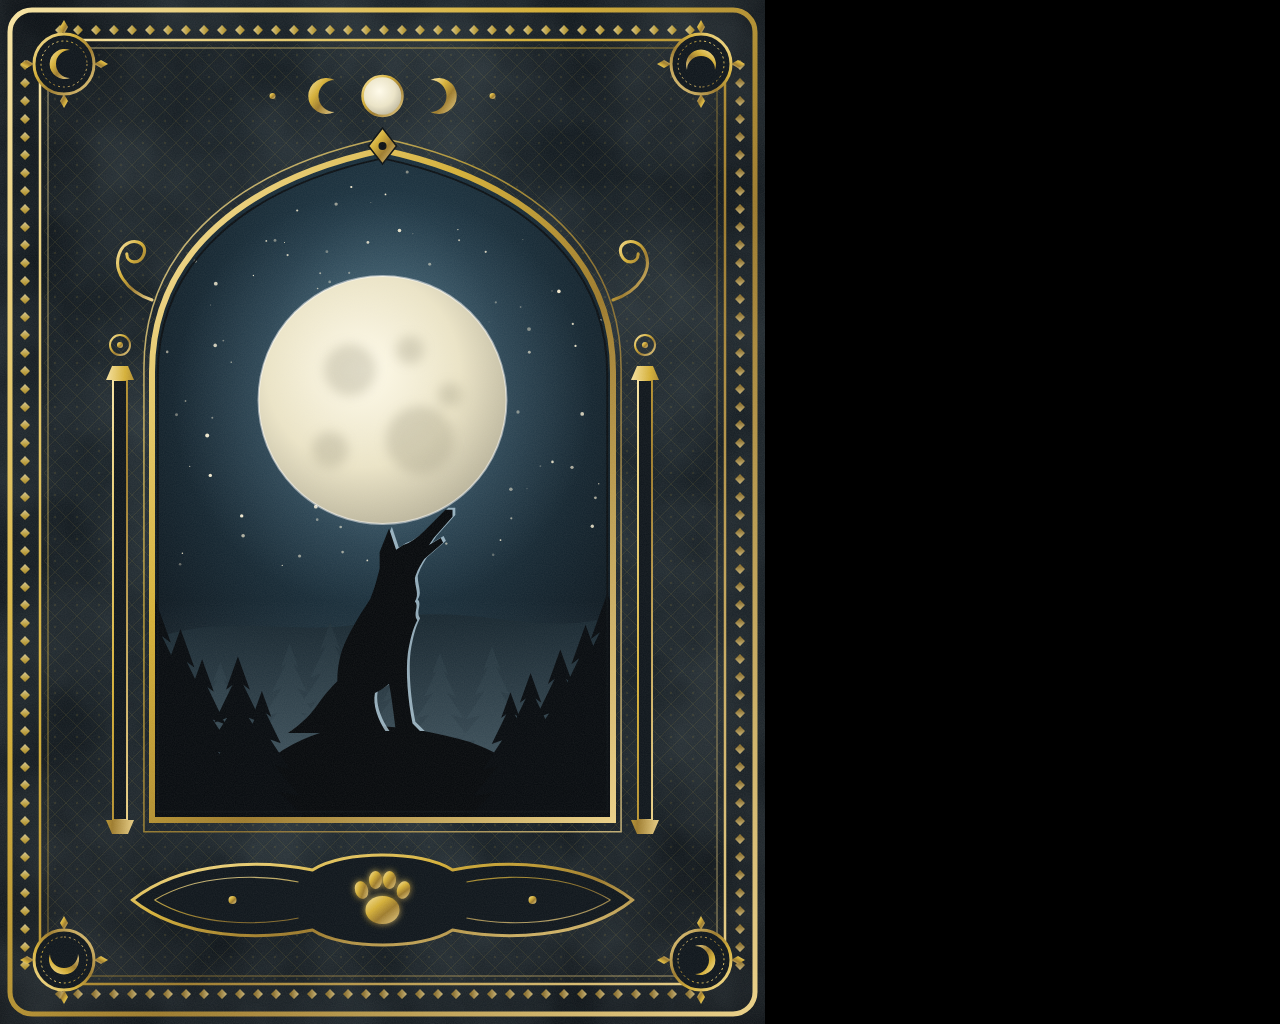
==== tools/cardback.html @ 61c578aa "v4 : fond d'accueil et dos de carte, finitions iOS, idées d'Undercover - Illustrations générées : ac" ====
<!DOCTYPE html>
<html><head><meta charset="utf-8"><style>html,body{margin:0;background:#000}svg{display:block}</style></head>
<body>
<script>
/* Dos de carte Loup-Garou — 765 x 1024 (3:4), style gravure tarot, sans texte */
const W = 765, H = 1024, CX = W / 2;
let seed = 42; const rnd = () => (seed = (seed * 16807) % 2147483647) / 2147483647;

/* Silhouette du loup assis qui hurle (repère 0..100 de haut, face à droite) */
const WOLF = 'M0 100 C6 96 10 92 14 86 C17 82 19 80 21 78 C21 72 22 66 25 60 C28 54 31 49 35 43 C37 38 38 34 39 30 L39 23 L43 13 L46 22 L49 20 C52 19 55 17 58 14 L67 5 L70 5 L70 8 L62 17 L60 20 L65 17 L66 19 L58 26 C56 29 55 31 54 34 C54 38 56 41 54 44 C56 46 53 49 55 52 C53 56 52 60 51 66 C50 74 51 86 53 96 L57 100 L46 100 C45 92 44 84 43 79 C41 81 39 82 37 83 C36 88 38 94 42 100 Z';

function stars(n, x0, y0, w, h, rmax) {
  let s = '';
  for (let i = 0; i < n; i++) {
    const x = x0 + rnd() * w, y = y0 + rnd() * h, r = rnd() * rmax + .4, o = (rnd() * .7 + .3).toFixed(2);
    s += `<circle cx="${x.toFixed(1)}" cy="${y.toFixed(1)}" r="${r.toFixed(2)}" fill="#f6ecd0" opacity="${o}"/>`;
  }
  return s;
}
function fir(x, base, h, fill) {
  const w = h * .36; let d = `M${x} ${base - h}`;
  const tiers = 5;
  for (let t = 1; t <= tiers; t++) { const y = base - h + h * t / tiers; const ww = w * t / tiers; d += ` L${x + ww} ${y} L${x + ww * .45} ${y - h * .03}`; }
  d += ` L${x + w * .12} ${base} L${x - w * .12} ${base}`;
  for (let t = tiers; t >= 1; t--) { const y = base - h + h * t / tiers; const ww = w * t / tiers; d += ` L${x - ww * .45} ${y - h * .03} L${x - ww} ${y}`; }
  return `<path d="${d} Z" fill="${fill}"/>`;
}
/* Volute symétrique (rinceau) */
function scroll(x, y, s, flip) {
  const k = flip ? -1 : 1;
  return `<path d="M${x} ${y} c${18 * s * k} ${-6 * s} ${30 * s * k} ${-22 * s} ${22 * s * k} ${-36 * s} c${-6 * s * k} ${-10 * s} ${-20 * s * k} ${-6 * s} ${-16 * s * k} ${4 * s} c${3 * s * k} ${7 * s} ${12 * s * k} ${6 * s} ${12 * s * k} ${-1 * s}" fill="none" stroke="url(#gold)" stroke-width="${2.2 * s}" stroke-linecap="round"/>`;
}
function medallion(x, y, rot) {
  return `<g transform="translate(${x} ${y}) rotate(${rot})">
    <circle r="30" fill="#0e151b" stroke="url(#gold)" stroke-width="3"/>
    <circle r="23" fill="none" stroke="url(#gold)" stroke-width="1" stroke-dasharray="2 3"/>
    <path d="M6 -14 A15 15 0 1 0 6 14 A11 11 0 1 1 6 -14 Z" fill="url(#gold)"/>
    ${[0, 90, 180, 270].map(a => `<path transform="rotate(${a})" d="M0 -30 L4 -37 L0 -44 L-4 -37 Z" fill="url(#gold)"/>`).join('')}
  </g>`;
}

const arch = 'M152 820 V372 C152 250 250 178 382.5 150 C515 178 613 250 613 372 V820 Z';

let firsL = '', firsR = '', firsBack = '';
for (let i = 0; i < 9; i++) firsBack += fir(160 + i * 55 + rnd() * 20, 760 + rnd() * 10, 90 + rnd() * 60, '#1a2a33');
for (let i = 0; i < 5; i++) firsL += fir(150 + i * 26 + rnd() * 10, 822, 210 - i * 24 + rnd() * 30, '#060a0e');
for (let i = 0; i < 5; i++) firsR += fir(615 - i * 26 - rnd() * 10, 822, 210 - i * 24 + rnd() * 30, '#060a0e');

let border = '';
for (let x = 60; x <= W - 60; x += 18) border += `<path d="M${x} 25 l5 5 l-5 5 l-5 -5z M${x} ${H - 35} l5 5 l-5 5 l-5 -5z" fill="url(#gold)" opacity=".85"/>`;
for (let y = 60; y <= H - 60; y += 18) border += `<path d="M25 ${y} l5 5 l-5 5 l-5 -5z M${W - 25} ${y} l5 5 l-5 5 l-5 -5z" fill="url(#gold)" opacity=".85"/>`;

const svg = `<svg xmlns="http://www.w3.org/2000/svg" width="${W}" height="${H}" viewBox="0 0 ${W} ${H}">
<defs>
  <linearGradient id="gold" x1="0" y1="0" x2="1" y2="1">
    <stop offset="0" stop-color="#f6e2a2"/><stop offset=".35" stop-color="#d4af37"/><stop offset=".6" stop-color="#9c7a2c"/><stop offset="1" stop-color="#e9cf86"/>
  </linearGradient>
  <radialGradient id="bg" cx="50%" cy="45%" r="75%"><stop offset="0" stop-color="#1b2830"/><stop offset="1" stop-color="#080c10"/></radialGradient>
  <radialGradient id="sky" cx="50%" cy="34%" r="70%"><stop offset="0" stop-color="#3d6070"/><stop offset=".35" stop-color="#1c3442"/><stop offset="1" stop-color="#070d13"/></radialGradient>
  <radialGradient id="moon" cx="42%" cy="38%" r="65%"><stop offset="0" stop-color="#fffbea"/><stop offset=".6" stop-color="#eae3c6"/><stop offset="1" stop-color="#b9b39a"/></radialGradient>
  <radialGradient id="halo" cx="50%" cy="50%" r="50%"><stop offset="0" stop-color="#e8f2ff" stop-opacity=".55"/><stop offset=".45" stop-color="#9fc4dc" stop-opacity=".18"/><stop offset="1" stop-color="#9fc4dc" stop-opacity="0"/></radialGradient>
  <linearGradient id="mist" x1="0" y1="0" x2="0" y2="1"><stop offset="0" stop-color="#9fbccb" stop-opacity="0"/><stop offset="1" stop-color="#9fbccb" stop-opacity=".35"/></linearGradient>
  <filter id="paper" x="0" y="0" width="100%" height="100%">
    <feTurbulence type="fractalNoise" baseFrequency=".9" numOctaves="2" seed="3" result="n"/>
    <feColorMatrix in="n" type="matrix" values="0 0 0 0 1  0 0 0 0 .95  0 0 0 0 .85  0 0 0 .07 0"/>
  </filter>
  <filter id="mottle" x="0" y="0" width="100%" height="100%">
    <feTurbulence type="fractalNoise" baseFrequency=".008" numOctaves="4" seed="9"/>
    <feColorMatrix type="matrix" values="0 0 0 0 .55  0 0 0 0 .7  0 0 0 0 .75  0 0 0 .22 -.04"/>
  </filter>
  <filter id="soft"><feGaussianBlur stdDeviation="6"/></filter>
  <filter id="glow" x="-50%" y="-50%" width="200%" height="200%"><feGaussianBlur stdDeviation="3" result="b"/><feMerge><feMergeNode in="b"/><feMergeNode in="SourceGraphic"/></feMerge></filter>
  <clipPath id="archClip"><path d="${arch}"/></clipPath>
  <pattern id="lattice" width="22" height="22" patternUnits="userSpaceOnUse"><path d="M11 0 L22 11 L11 22 L0 11Z" fill="none" stroke="#d4af37" stroke-opacity=".10" stroke-width="1"/><circle cx="11" cy="11" r="1.2" fill="#d4af37" fill-opacity=".12"/></pattern>
</defs>

<rect width="${W}" height="${H}" fill="url(#bg)"/>
<rect width="${W}" height="${H}" filter="url(#mottle)"/>
<rect x="44" y="44" width="${W - 88}" height="${H - 88}" fill="url(#lattice)"/>

<!-- Cadre extérieur perlé -->
<rect x="10" y="10" width="${W - 20}" height="${H - 20}" rx="22" fill="none" stroke="url(#gold)" stroke-width="5"/>
<rect x="40" y="40" width="${W - 80}" height="${H - 80}" rx="12" fill="none" stroke="url(#gold)" stroke-width="2.5"/>
<rect x="48" y="48" width="${W - 96}" height="${H - 96}" rx="9" fill="none" stroke="url(#gold)" stroke-width="1" opacity=".7"/>
${border}
${medallion(64, 64, 0)}${medallion(W - 64, 64, 90)}${medallion(64, H - 64, 270)}${medallion(W - 64, H - 64, 180)}

<!-- Triple lune (sommet) -->
<g transform="translate(${CX} 96)">
  <path d="M-150 0 H-62 M62 0 H150" stroke="url(#gold)" stroke-width="1.5"/>
  <circle r="20" fill="url(#moon)" stroke="url(#gold)" stroke-width="2.5"/>
  <path d="M-34 -16 A18 18 0 1 0 -34 16 A13 13 0 1 1 -34 -16Z" fill="url(#gold)" transform="translate(-14 0)"/>
  <path d="M34 -16 A18 18 0 1 1 34 16 A13 13 0 1 0 34 -16Z" fill="url(#gold)" transform="translate(14 0)"/>
  <circle cx="-110" r="3" fill="url(#gold)"/><circle cx="110" r="3" fill="url(#gold)"/>
</g>

<!-- Fenêtre en arche : nuit, lune, loup -->
<g clip-path="url(#archClip)">
  <rect x="140" y="140" width="490" height="700" fill="url(#sky)"/>
  ${stars(120, 150, 150, 465, 420, 1.6)}
  <circle cx="${CX}" cy="400" r="210" fill="url(#halo)"/>
  <circle cx="${CX}" cy="400" r="124" fill="url(#moon)"/>
  <g fill="#9d9880" opacity=".35" filter="url(#soft)">
    <circle cx="350" cy="370" r="26"/><circle cx="420" cy="440" r="34"/><circle cx="410" cy="350" r="14"/><circle cx="330" cy="450" r="18"/><circle cx="450" cy="395" r="12"/>
  </g>
  <circle cx="${CX}" cy="400" r="124" fill="none" stroke="#fff" stroke-opacity=".5" stroke-width="2"/>
  <path d="M150 640 C230 610 300 640 382 620 C470 600 540 640 615 615 V840 H150Z" fill="#14232c"/>
  ${firsBack}
  <rect x="140" y="600" width="490" height="220" fill="url(#mist)"/>
  <path d="M222 822 C250 760 300 735 340 728 C380 722 430 730 470 742 C520 760 545 790 560 822Z" fill="#05080b"/>
  <g transform="translate(288 498) scale(2.35)">
    <path d="${WOLF}" fill="#b9d3e2" transform="translate(1.2 -.8)" opacity=".75"/>
    <path d="${WOLF}" fill="#05080b"/>
  </g>
  ${firsL}${firsR}
</g>
<!-- Bordure de l'arche -->
<path d="${arch}" fill="none" stroke="url(#gold)" stroke-width="6"/>
<path d="${arch}" fill="none" stroke="#0a0f13" stroke-width="2" transform="translate(${CX} 485) scale(.975) translate(${-CX} -485)"/>
<path d="${arch}" fill="none" stroke="url(#gold)" stroke-width="1.5" transform="translate(${CX} 485) scale(1.035) translate(${-CX} -485)" opacity=".8"/>
<!-- Clé de voûte -->
<path d="M${CX} 128 l14 18 l-14 18 l-14 -18z" fill="url(#gold)" stroke="#0a0f13" stroke-width="1.5"/>
<circle cx="${CX}" cy="146" r="4" fill="#0a0f13"/>
<!-- Colonnes latérales -->
${[120, 645].map(x => `<g>
  <rect x="${x - 7}" y="380" width="14" height="440" fill="#0e151b" stroke="url(#gold)" stroke-width="2"/>
  <path d="M${x} 400 V800" stroke="url(#gold)" stroke-width="1" stroke-dasharray="3 9"/>
  <path d="M${x - 14} 380 h28 l-6 -14 h-16z M${x - 14} 820 h28 l-6 14 h-16z" fill="url(#gold)"/>
  <circle cx="${x}" cy="345" r="10" fill="none" stroke="url(#gold)" stroke-width="2"/><circle cx="${x}" cy="345" r="3" fill="url(#gold)"/>
</g>`).join('')}
${scroll(152, 300, 1.4, true)}${scroll(613, 300, 1.4, false)}

<!-- Cartouche inférieur avec empreinte de loup (sans texte) -->
<g transform="translate(${CX} 900)">
  <path d="M-250 0 C-200 -40 -120 -40 -70 -30 C-40 -50 40 -50 70 -30 C120 -40 200 -40 250 0 C200 40 120 40 70 30 C40 50 -40 50 -70 30 C-120 40 -200 40 -250 0Z" fill="#0e151b" stroke="url(#gold)" stroke-width="3"/>
  <path d="M-228 0 C-185 -26 -125 -26 -84 -18 M228 0 C185 -26 125 -26 84 -18 M-228 0 C-185 26 -125 26 -84 18 M228 0 C185 26 125 26 84 18" fill="none" stroke="url(#gold)" stroke-width="1.2" opacity=".8"/>
  <g fill="url(#gold)" filter="url(#glow)">
    <ellipse cx="0" cy="10" rx="17" ry="14"/>
    <ellipse cx="-21" cy="-10" rx="6.5" ry="9" transform="rotate(-18 -21 -10)"/>
    <ellipse cx="-7" cy="-20" rx="6.5" ry="9"/>
    <ellipse cx="7" cy="-20" rx="6.5" ry="9"/>
    <ellipse cx="21" cy="-10" rx="6.5" ry="9" transform="rotate(18 21 -10)"/>
  </g>
  <circle cx="-150" r="4" fill="url(#gold)"/><circle cx="150" r="4" fill="url(#gold)"/>
</g>
<rect width="${W}" height="${H}" filter="url(#paper)"/>
</svg>`;
document.body.innerHTML = svg;
</script>
</body></html>
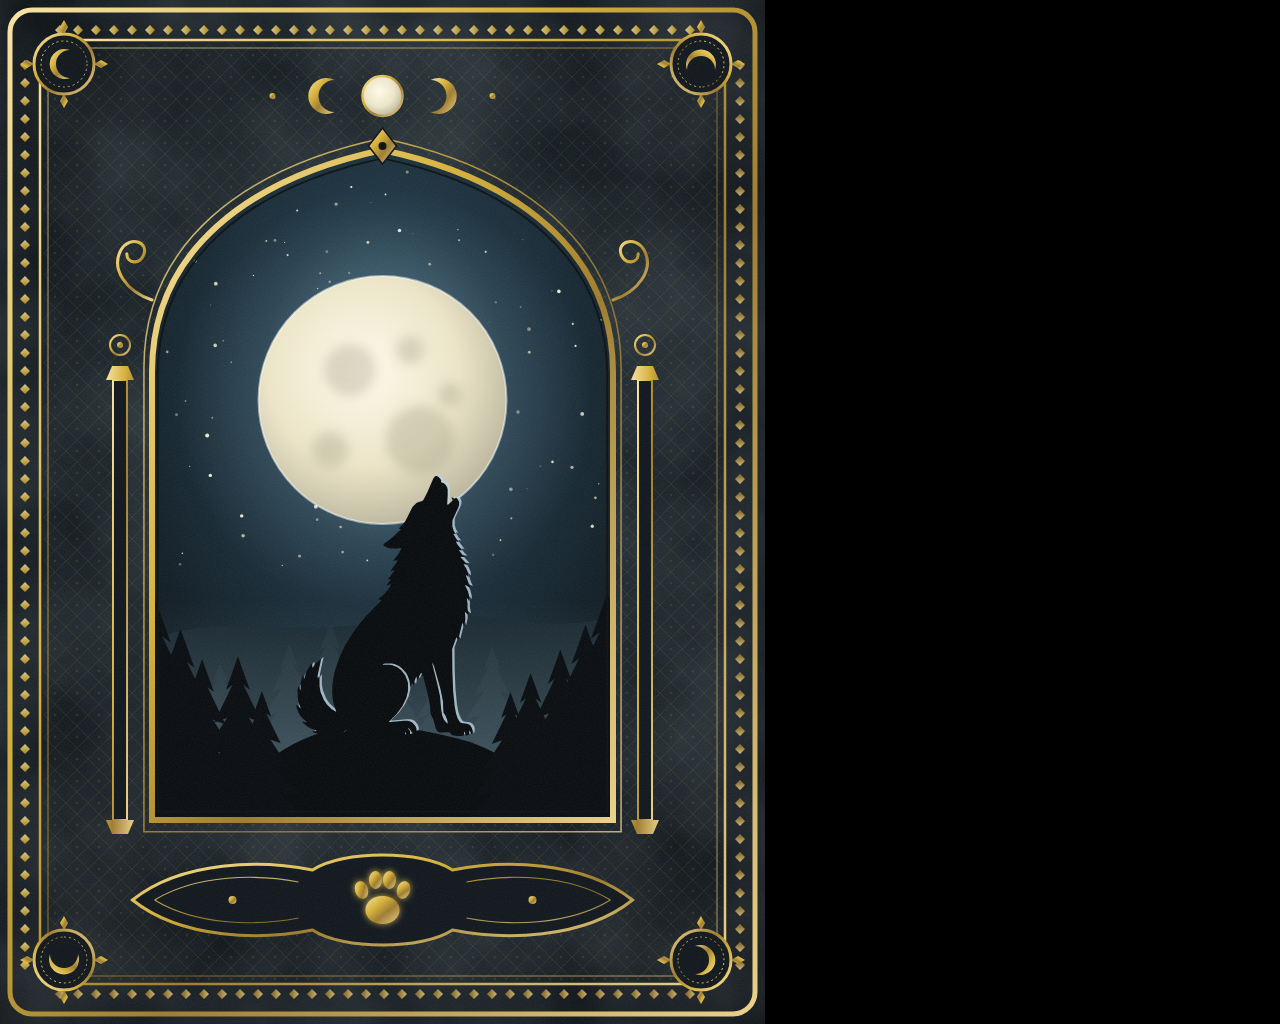
==== commit d0f4be12: "v5 : nouveau loup, ambiance musicale, mises à jour fiables sur iPhone, animations - Loup vectorisé d" ====
--- a/tools/cardback.html
+++ b/tools/cardback.html
@@ -7,7 +7,7 @@
 let seed = 42; const rnd = () => (seed = (seed * 16807) % 2147483647) / 2147483647;
 
 /* Silhouette du loup assis qui hurle (repère 0..100 de haut, face à droite) */
-const WOLF = 'M0 100 C6 96 10 92 14 86 C17 82 19 80 21 78 C21 72 22 66 25 60 C28 54 31 49 35 43 C37 38 38 34 39 30 L39 23 L43 13 L46 22 L49 20 C52 19 55 17 58 14 L67 5 L70 5 L70 8 L62 17 L60 20 L65 17 L66 19 L58 26 C56 29 55 31 54 34 C54 38 56 41 54 44 C56 46 53 49 55 52 C53 56 52 60 51 66 C50 74 51 86 53 96 L57 100 L46 100 C45 92 44 84 43 79 C41 81 39 82 37 83 C36 88 38 94 42 100 Z';
+const WOLF = 'M54.15 0.00 L53.48 0.10 L52.81 0.95 L50.52 6.29 L49.00 9.25 L48.33 9.72 L47.38 9.91 L46.33 10.39 L44.80 11.92 L42.14 17.25 L41.37 18.30 L39.47 20.21 L40.42 20.50 L37.18 23.45 L33.75 26.12 L33.65 26.50 L33.84 26.88 L35.56 27.74 L36.61 27.93 L39.08 27.93 L40.04 27.74 L40.51 27.84 L39.47 29.93 L37.37 32.60 L37.94 32.60 L38.89 32.32 L39.08 32.41 L38.61 33.37 L36.32 36.51 L37.46 36.32 L37.85 36.42 L35.65 39.37 L35.37 39.94 L36.32 39.56 L36.51 39.75 L34.70 42.33 L36.32 41.66 L36.61 41.75 L35.37 43.76 L34.22 45.09 L31.65 47.28 L31.74 47.47 L32.70 47.57 L32.79 47.86 L26.69 54.15 L24.21 57.10 L22.02 60.06 L19.07 64.82 L16.68 69.78 L14.97 74.93 L14.39 77.50 L14.01 80.27 L13.92 83.41 L14.11 85.70 L14.59 88.08 L15.44 90.47 L15.35 90.66 L13.54 89.51 L11.82 87.80 L10.68 86.08 L9.44 83.03 L9.06 80.93 L9.06 76.84 L8.39 77.88 L8.29 76.84 L9.72 70.16 L7.53 72.16 L6.48 73.69 L6.29 73.59 L6.20 72.07 L5.62 72.64 L4.10 75.12 L3.15 77.98 L2.96 77.69 L2.76 76.45 L2.48 77.03 L1.81 79.60 L1.72 82.27 L1.53 82.27 L1.05 81.22 L0.76 80.93 L0.57 82.46 L0.76 85.99 L1.14 87.61 L1.81 89.23 L1.72 89.32 L0.00 87.99 L0.48 89.90 L1.14 91.33 L1.91 92.47 L4.00 94.66 L3.81 94.76 L2.76 94.47 L2.38 94.57 L3.62 95.81 L4.67 96.57 L6.20 97.33 L7.53 97.71 L7.91 98.00 L7.53 98.19 L6.29 98.28 L6.48 98.57 L9.53 99.43 L13.25 99.43 L13.73 99.62 L13.54 100.00 L14.01 100.00 L16.78 99.33 L18.11 98.67 L19.26 97.81 L19.54 97.81 L20.31 98.76 L21.83 99.33 L23.55 99.33 L26.02 98.67 L26.98 99.62 L27.84 99.81 L41.94 99.90 L41.94 98.76 L42.14 98.57 L42.61 99.71 L43.28 99.81 L43.85 99.52 L43.85 98.28 L43.66 97.81 L43.09 97.14 L43.18 96.95 L43.85 97.52 L44.52 98.57 L46.04 98.47 L46.33 98.19 L46.33 97.33 L45.95 96.19 L44.71 94.76 L43.95 94.38 L42.99 94.18 L41.47 94.18 L36.42 94.66 L35.65 94.57 L38.70 91.52 L40.90 88.56 L42.42 85.41 L43.09 82.55 L43.09 79.98 L42.90 78.93 L42.04 76.74 L40.61 74.83 L38.99 73.59 L36.89 72.74 L35.75 72.55 L33.37 72.55 L33.46 72.35 L34.32 72.16 L36.99 72.16 L38.13 72.45 L39.56 73.12 L40.51 73.78 L42.14 75.50 L42.90 76.74 L43.66 78.74 L43.95 81.03 L44.61 79.69 L45.28 80.55 L45.57 78.93 L46.14 77.41 L46.33 77.22 L46.62 78.55 L47.86 76.07 L48.24 75.69 L48.33 75.79 L48.43 76.84 L48.90 76.84 L51.10 85.80 L51.57 88.56 L51.76 91.52 L52.81 93.52 L53.67 96.85 L54.05 97.71 L54.62 98.38 L55.29 98.67 L59.01 98.57 L60.06 99.71 L61.87 100.00 L63.58 100.00 L64.63 99.71 L64.63 98.28 L65.01 98.76 L65.30 99.81 L66.63 99.62 L66.63 97.81 L67.21 98.67 L67.30 99.24 L67.78 99.24 L67.87 97.90 L67.68 97.04 L67.21 96.19 L66.73 95.71 L65.87 95.33 L63.58 95.04 L63.01 94.57 L62.15 93.14 L61.58 91.42 L61.01 88.47 L60.44 82.65 L60.15 75.41 L60.06 66.54 L61.68 62.06 L62.35 63.11 L63.97 56.53 L64.25 56.82 L64.44 57.86 L64.63 57.67 L65.11 55.39 L65.11 53.77 L64.92 52.53 L65.11 52.43 L65.97 53.19 L66.44 53.38 L65.97 51.00 L65.97 48.90 L65.68 47.09 L65.78 47.00 L66.25 47.47 L66.63 48.14 L66.73 46.71 L66.16 44.42 L65.01 42.04 L65.11 41.94 L66.35 42.61 L67.11 42.80 L66.54 41.66 L65.40 38.42 L65.49 38.04 L66.44 38.89 L66.25 37.37 L65.49 35.56 L64.44 34.03 L64.92 33.94 L65.78 34.13 L65.78 33.94 L63.30 31.27 L63.39 31.08 L65.01 31.17 L63.87 30.12 L62.73 28.69 L62.82 28.50 L63.97 28.69 L62.15 26.41 L61.49 25.26 L61.68 25.17 L62.73 25.36 L61.68 24.21 L60.63 22.50 L60.72 22.21 L61.30 22.40 L61.39 22.31 L60.63 21.07 L60.15 19.45 L60.15 17.35 L60.34 16.59 L62.35 12.30 L62.73 11.15 L62.73 10.01 L62.25 9.06 L61.68 8.39 L61.11 8.67 L60.72 8.67 L60.06 8.29 L59.77 8.29 L60.25 9.25 L60.15 9.53 L58.44 11.06 L58.15 10.87 L58.34 7.53 L58.34 5.15 L58.15 4.39 L57.67 3.53 L56.91 2.76 L55.77 2.38 L55.86 1.72 L55.48 1.05 L54.81 0.38ZM52.53 71.97 L53.10 73.21 L55.48 81.60 L56.53 86.56 L56.72 91.04 L57.77 92.37 L58.34 94.66 L58.25 95.33 L56.91 93.71 L56.24 92.09 L55.86 89.99 L55.39 84.75 L54.24 79.50 L52.43 72.26Z';
 
 function stars(n, x0, y0, w, h, rmax) {
   let s = '';
@@ -108,9 +108,9 @@
   ${firsBack}
   <rect x="140" y="600" width="490" height="220" fill="url(#mist)"/>
   <path d="M222 822 C250 760 300 735 340 728 C380 722 430 730 470 742 C520 760 545 790 560 822Z" fill="#05080b"/>
-  <g transform="translate(288 498) scale(2.35)">
-    <path d="${WOLF}" fill="#b9d3e2" transform="translate(1.2 -.8)" opacity=".75"/>
-    <path d="${WOLF}" fill="#05080b"/>
+  <g transform="translate(296 476) scale(2.6)">
+    <path d="${WOLF}" fill="#b9d3e2" fill-rule="evenodd" transform="translate(.9 -.6)" opacity=".8"/>
+    <path d="${WOLF}" fill="#05080b" fill-rule="evenodd"/>
   </g>
   ${firsL}${firsR}
 </g>
